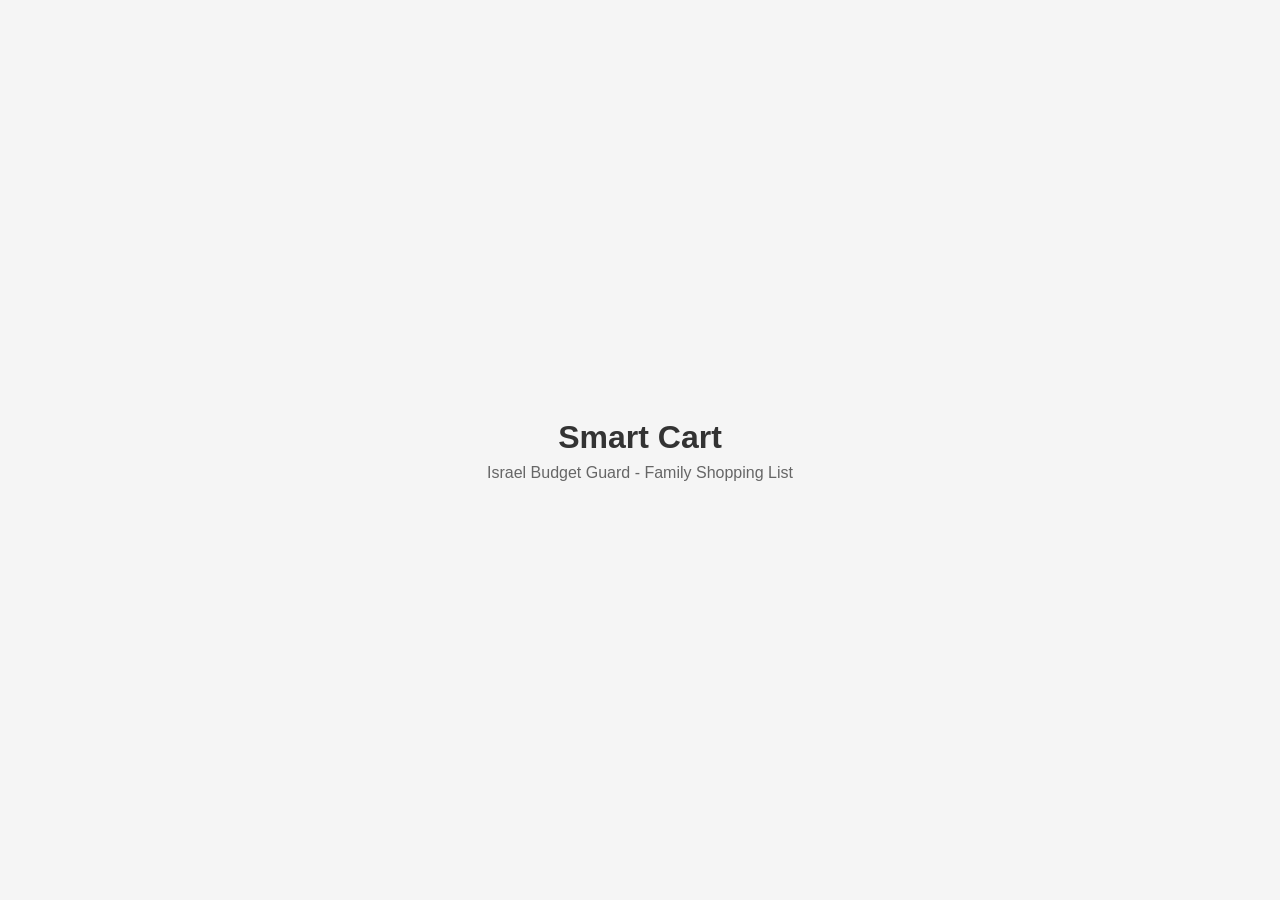
==== frontend/static/index.html @ 5c18b201 "Commit" ====
<!DOCTYPE html>
<html lang="en">
<head>
    <meta charset="UTF-8">
    <meta name="viewport" content="width=device-width, initial-scale=1.0">
    <title>Smart Cart</title>
    <link rel="stylesheet" href="css/style.css">
</head>
<body>
    <div id="app">
        <h1>Smart Cart</h1>
        <p>Israel Budget Guard - Family Shopping List</p>
    </div>
    <script src="js/app.js"></script>
</body>
</html>
---- frontend/static/css/style.css ----
* {
    margin: 0;
    padding: 0;
    box-sizing: border-box;
}

body {
    font-family: -apple-system, BlinkMacSystemFont, 'Segoe UI', Roboto, sans-serif;
    background: #f5f5f5;
    min-height: 100vh;
    display: flex;
    justify-content: center;
    align-items: center;
}

#app {
    text-align: center;
    padding: 2rem;
}

h1 {
    color: #333;
    margin-bottom: 0.5rem;
}

p {
    color: #666;
}
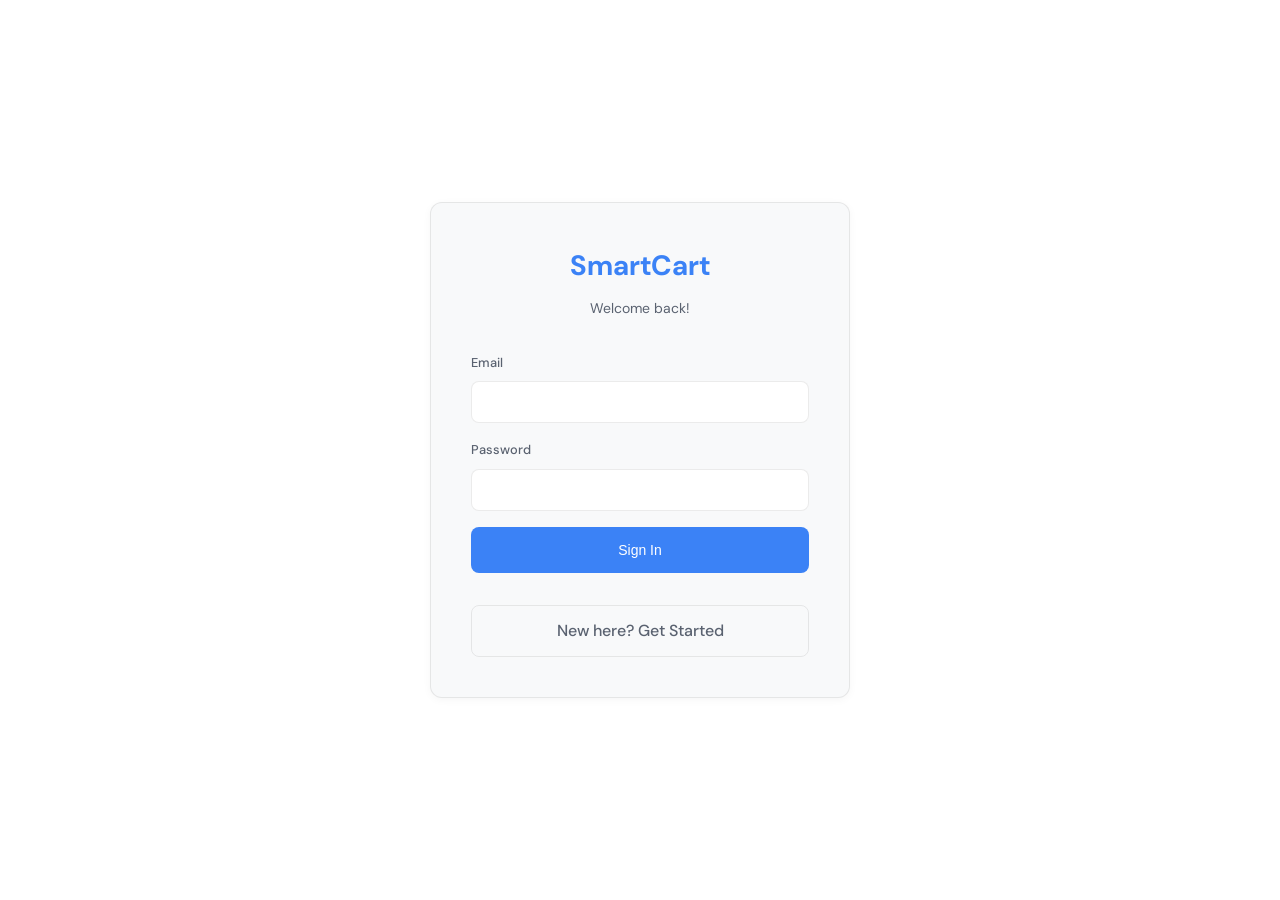
==== commit 94ac0344: "commit" ====
--- a/frontend/static/index.html
+++ b/frontend/static/index.html
@@ -1,16 +1,223 @@
 <!DOCTYPE html>
 <html lang="en">
+
 <head>
     <meta charset="UTF-8">
-    <meta name="viewport" content="width=device-width, initial-scale=1.0">
-    <title>Smart Cart</title>
+    <meta name="viewport"
+        content="width=device-width, initial-scale=1.0, maximum-scale=1.0, user-scalable=no, viewport-fit=cover">
+    <title>SmartCart</title>
+    <meta name="description"
+        content="Collaborative shopping list management with AI-powered pricing for Israeli markets.">
+    <link href="https://fonts.googleapis.com/css2?family=DM+Sans:wght@400;500;700&display=swap" rel="stylesheet">
     <link rel="stylesheet" href="css/style.css">
+    <link rel="icon"
+        href="data:image/svg+xml,<svg xmlns=%22http://www.w3.org/2000/svg%22 viewBox=%220 0 100 100%22><text y=%22.9em%22 font-size=%2290%22>🛒</text></svg>">
 </head>
-<body>
-    <div id="app">
-        <h1>Smart Cart</h1>
-        <p>Israel Budget Guard - Family Shopping List</p>
+
+<body class="light-mode">
+    <!-- Sidebar Overlay -->
+    <div id="sidebar-overlay" class="sidebar-overlay"></div>
+
+    <!-- Sidebar -->
+    <aside id="sidebar" class="sidebar">
+        <div class="sidebar-header">
+            <h2>Group Menu</h2>
+            <button id="sidebar-close" class="sidebar-close" aria-label="Close menu">&times;</button>
+        </div>
+
+        <div class="sidebar-content">
+            <!-- Group Info Section -->
+            <div class="sidebar-section">
+                <div class="sidebar-section-title">Group Info</div>
+                <div class="member-card">
+                    <div class="member-info">
+                        <div class="member-name">Group Invite Code</div>
+                        <div class="member-meta" id="sidebar-join-code">------</div>
+                    </div>
+                    <button id="copy-btn" class="sidebar-invite-btn">Copy</button>
+                </div>
+            </div>
+
+            <!-- Members Section (Manager Only) -->
+            <div class="sidebar-section" id="members-section" style="display: none;">
+                <div class="sidebar-section-title">Group Members</div>
+                <div id="members-list">
+                    <!-- Members injected here -->
+                </div>
+            </div>
+        </div>
+
+        <div class="sidebar-footer">
+            <button id="logout-btn" class="btn btn-ghost" style="width: 100%;">
+                Sign Out
+            </button>
+        </div>
+    </aside>
+
+    <!-- Main App Container -->
+    <div class="app-container">
+        <div class="main-content">
+            <!-- Header -->
+            <header class="app-header">
+                <div class="header-left">
+                    <button id="menu-toggle" class="menu-toggle" aria-label="Toggle menu">
+                        <span></span>
+                        <span></span>
+                        <span></span>
+                    </button>
+                    <div class="brand">
+                        <h1>SmartCart</h1>
+                        <span class="subtitle" id="group-name-display">Loading...</span>
+                    </div>
+                </div>
+                <div class="header-right">
+                    <button id="theme-toggle" class="theme-toggle" title="Toggle theme" aria-label="Toggle theme">
+                        <span id="theme-icon"></span>
+                    </button>
+                    <div class="user-badge">
+                        <div class="user-avatar" id="user-avatar">?</div>
+                        <div class="user-info">
+                            <span class="user-name" id="user-name-display">User</span>
+                            <span class="user-role" id="user-role-display">Member</span>
+                        </div>
+                    </div>
+                </div>
+            </header>
+
+            <!-- Stats Bar -->
+            <div class="stats-bar">
+                <div class="stat-card">
+                    <div class="stat-icon total">₪</div>
+                    <div class="stat-content">
+                        <div class="stat-value" id="cart-total">0.00</div>
+                        <div class="stat-label">Estimated Total</div>
+                    </div>
+                </div>
+                <div class="stat-card">
+                    <div class="stat-icon approved">✓</div>
+                    <div class="stat-content">
+                        <div class="stat-value" id="approved-count">0</div>
+                        <div class="stat-label">Approved Items</div>
+                    </div>
+                </div>
+                <div class="stat-card">
+                    <div class="stat-icon pending">•</div>
+                    <div class="stat-content">
+                        <div class="stat-value" id="pending-count">0</div>
+                        <div class="stat-label">Pending Review</div>
+                    </div>
+                </div>
+            </div>
+
+            <!-- Main Content Grid -->
+            <div class="content-grid">
+                <!-- Pending Requests (Manager only) -->
+                <section id="pending-section" style="display: none; grid-column: 1 / -1;">
+                    <div class="card" style="border-color: rgba(245, 158, 11, 0.3);">
+                        <div class="card-header" style="background: rgba(245, 158, 11, 0.1);">
+                            <h2 class="card-title" style="color: var(--accent-warning);">Pending Requests</h2>
+                        </div>
+                        <div class="card-body">
+                            <div id="pending-container" class="item-list">
+                                <p class="text-muted" style="padding: 1rem;">No pending requests.</p>
+                            </div>
+                        </div>
+                    </div>
+                </section>
+
+                <!-- Shopping List (Approved Items) -->
+                <section>
+                    <div class="card">
+                        <div class="card-header">
+                            <h2 class="card-title">Shopping List</h2>
+                            <button id="clear-all-btn" class="btn btn-danger btn-sm" style="display: none;">
+                                Clear All
+                            </button>
+                        </div>
+                        <div class="card-body">
+                            <div id="items-container" class="item-list">
+                                <div class="empty-state">
+                                    <div class="empty-state-icon">
+                                        <svg width="48" height="48" viewBox="0 0 24 24" fill="none"
+                                            stroke="currentColor" stroke-width="1.5" stroke-linecap="round"
+                                            stroke-linejoin="round">
+                                            <circle cx="9" cy="21" r="1"></circle>
+                                            <circle cx="20" cy="21" r="1"></circle>
+                                            <path d="M1 1h4l2.68 13.39a2 2 0 0 0 2 1.61h9.72a2 2 0 0 0 2-1.61L23 6H6">
+                                            </path>
+                                        </svg>
+                                    </div>
+                                    <p class="empty-state-text">No items yet. Add your first item!</p>
+                                </div>
+                            </div>
+                        </div>
+                    </div>
+
+                    <!-- My Items Section (For regular users to see their submissions) -->
+                    <div id="my-items-section" class="card" style="margin-top: 1rem; display: none;">
+                        <div class="card-header">
+                            <h2 class="card-title">My Submissions</h2>
+                        </div>
+                        <div class="card-body">
+                            <div id="my-items-container" class="item-list">
+                                <p class="text-muted" style="padding: 1rem;">No pending or rejected items.</p>
+                            </div>
+                        </div>
+                    </div>
+                </section>
+
+                <!-- Add Item Form -->
+                <section>
+                    <div class="card form-card">
+                        <div class="card-header">
+                            <h2 class="card-title" id="form-title">Add New Item</h2>
+                        </div>
+                        <div class="card-body">
+                            <form id="item-form">
+                                <div class="form-group">
+                                    <label class="form-label" for="name">Item Name</label>
+                                    <input type="text" id="name" class="form-input" required>
+                                </div>
+                                <div class="form-row">
+                                    <div class="form-group">
+                                        <label class="form-label" for="category">Category</label>
+                                        <select id="category" class="form-select">
+                                            <option value="DAIRY">Dairy</option>
+                                            <option value="PRODUCE">Produce</option>
+                                            <option value="MEAT">Meat</option>
+                                            <option value="BAKERY">Bakery</option>
+                                            <option value="BEVERAGES">Beverages</option>
+                                            <option value="SNACKS">Snacks</option>
+                                            <option value="HOUSEHOLD">Household</option>
+                                            <option value="ELECTRONICS">Electronics</option>
+                                            <option value="OTHER" selected>Other</option>
+                                        </select>
+                                    </div>
+                                    <div class="form-group">
+                                        <label class="form-label" for="quantity">Quantity</label>
+                                        <div class="quantity-input-group">
+                                            <button type="button" class="qty-btn-form"
+                                                onclick="adjustFormQty(-1)">-</button>
+                                            <input type="number" id="quantity" class="form-input qty-input-field"
+                                                value="1" min="1">
+                                            <button type="button" class="qty-btn-form"
+                                                onclick="adjustFormQty(1)">+</button>
+                                        </div>
+                                    </div>
+                                </div>
+                                <button type="submit" class="btn btn-primary" style="width: 100%;" id="submit-btn">
+                                    Add Item
+                                </button>
+                            </form>
+                        </div>
+                    </div>
+                </section>
+            </div>
+        </div>
     </div>
+
+    <div id="toast-container" class="toast-container"></div>
     <script src="js/app.js"></script>
 </body>
-</html>
+
+</html>
--- a/frontend/static/css/style.css
+++ b/frontend/static/css/style.css
@@ -1,28 +1,1249 @@
-* {
+:root {
+    /* Color Palette - Professional Dark Theme */
+    --bg-base: #0f1419;
+    --bg-surface: #1a1f26;
+    --bg-elevated: #242b33;
+
+    --text-primary: #ffffff;
+    --text-secondary: #8a919e;
+    --text-tertiary: #5a6270;
+
+    --accent-primary: #3b82f6;
+    --accent-success: #10b981;
+    --accent-danger: #ef4444;
+
+    --border: rgba(255, 255, 255, 0.08);
+
+    --shadow-subtle: 0 2px 8px rgba(0, 0, 0, 0.3);
+    --shadow-medium: 0 4px 16px rgba(0, 0, 0, 0.4);
+
+    --radius-sm: 0.375rem;
+    --radius-md: 0.5rem;
+    --radius-lg: 0.75rem;
+
+    --font-main: 'DM Sans', -apple-system, BlinkMacSystemFont, 'Segoe UI', sans-serif;
+
+    --transition-fast: 150ms ease-out;
+    --transition-normal: 250ms ease-out;
+
+    --sidebar-width: 380px;
+}
+
+/* Light Mode Theme */
+body.light-mode {
+    --bg-base: #ffffff;
+    --bg-surface: #f8f9fa;
+    --bg-elevated: #f1f3f5;
+
+    --text-primary: #0f1419;
+    --text-secondary: #5a6270;
+    --text-tertiary: #8a919e;
+
+    --border: rgba(0, 0, 0, 0.08);
+
+    --shadow-subtle: 0 2px 8px rgba(0, 0, 0, 0.04);
+    --shadow-medium: 0 4px 16px rgba(0, 0, 0, 0.08);
+}
+
+/* Theme Toggle Button */
+.theme-toggle {
+    width: 44px;
+    height: 44px;
+    display: flex;
+    align-items: center;
+    justify-content: center;
+    background: var(--bg-elevated);
+    border: 1px solid var(--border);
+    border-radius: var(--radius-md);
+    cursor: pointer;
+    transition: all var(--transition-fast);
+    color: var(--text-secondary);
+}
+
+.theme-toggle:hover {
+    background: var(--bg-elevated);
+    border-color: var(--border);
+    color: var(--text-primary);
+}
+
+.theme-toggle svg {
+    width: 20px;
+    height: 20px;
+    stroke: currentColor;
+}
+
+
+*,
+*::before,
+*::after {
     margin: 0;
     padding: 0;
     box-sizing: border-box;
 }
 
+html {
+    font-size: 16px;
+    -webkit-font-smoothing: antialiased;
+    -moz-osx-font-smoothing: grayscale;
+}
+
 body {
-    font-family: -apple-system, BlinkMacSystemFont, 'Segoe UI', Roboto, sans-serif;
-    background: #f5f5f5;
-    min-height: 100vh;
-    display: flex;
+    background: var(--bg-base);
+    color: var(--text-primary);
+    font-family: var(--font-main);
+    line-height: 1.65;
+    height: 100vh;
+    height: 100dvh;
+    overflow: hidden;
+}
+
+/* ========== LAYOUT ========== */
+.app-container {
+    display: flex;
+    height: 100vh;
+    height: 100dvh;
+    width: 100vw;
+    overflow: hidden;
+}
+
+.main-content {
+    flex: 1;
+    padding: 1rem;
+    max-width: 100%;
+    margin: 0 auto;
+    width: 100%;
+    height: 100%;
+    overflow-y: auto;
+    overflow-x: hidden;
+    -webkit-overflow-scrolling: touch;
+    transition: margin-left var(--transition-normal);
+}
+
+/* ========== SIDEBAR ========== */
+.sidebar {
+    position: fixed;
+    top: 0;
+    left: 0;
+    width: var(--sidebar-width);
+    height: 100vh;
+    height: 100dvh;
+    background: var(--bg-surface);
+    border-right: 1px solid var(--border);
+    transform: translateX(-100%);
+    transition: transform var(--transition-normal);
+    z-index: 1000;
+    display: flex;
+    flex-direction: column;
+    box-shadow: 4px 0 20px rgba(0, 0, 0, 0.15);
+}
+
+.sidebar.open {
+    transform: translateX(0);
+}
+
+.sidebar-header {
+    padding: 1.25rem 1.5rem;
+    border-bottom: 1px solid var(--border);
+    display: flex;
+    justify-content: space-between;
+    align-items: center;
+}
+
+.sidebar-header h2 {
+    font-size: 1rem;
+    font-weight: 600;
+    color: var(--text-primary);
+    margin: 0;
+}
+
+.sidebar-close {
+    background: none;
+    border: none;
+    color: var(--text-secondary);
+    font-size: 1.5rem;
+    cursor: pointer;
+    padding: 0.25rem;
+    line-height: 1;
+    transition: color var(--transition-fast);
+}
+
+.sidebar-close:hover {
+    color: var(--text-primary);
+}
+
+.sidebar-content {
+    flex: 1;
+    overflow-y: auto;
+    padding: 1rem;
+}
+
+.sidebar-section {
+    margin-bottom: 1.5rem;
+}
+
+.sidebar-section-title {
+    font-size: 0.8rem;
+    font-weight: 500;
+    color: var(--text-secondary);
+    padding: 0.5rem 0.75rem;
+    margin-bottom: 0.5rem;
+}
+
+.sidebar-footer {
+    padding: 1rem;
+    padding-bottom: calc(1.5rem + env(safe-area-inset-bottom, 0px));
+    border-top: 1px solid var(--border);
+    background: var(--bg-elevated);
+    margin-top: auto;
+    flex-shrink: 0;
+}
+
+.sidebar-footer .btn {
+    padding: 0.75rem 1rem;
+    font-weight: 500;
+    display: flex;
+    align-items: center;
     justify-content: center;
-    align-items: center;
-}
-
-#app {
+    background: var(--accent-danger);
+    color: white;
+    border: none;
+    border-radius: var(--radius-md);
+    width: 100%;
+}
+
+.sidebar-footer .btn:hover {
+    background: #dc2626;
+    opacity: 0.9;
+}
+
+.member-card {
+    display: flex;
+    align-items: center;
+    justify-content: space-between;
+    gap: 0.75rem;
+    padding: 1rem;
+    background: var(--bg-elevated);
+    border-radius: var(--radius-md);
+    margin-bottom: 0.5rem;
+    border: 1px solid var(--border);
+}
+
+.member-info {
+    flex: 1;
+    min-width: 0;
+}
+
+.member-name {
+    font-weight: 600;
+    font-size: 0.875rem;
+    color: var(--text-primary);
+    white-space: nowrap;
+    overflow: hidden;
+    text-overflow: ellipsis;
+}
+
+.member-meta {
+    font-size: 0.75rem;
+    color: var(--text-tertiary);
+}
+
+.member-actions {
+    display: flex;
+    gap: 0.25rem;
+    margin-left: 0.5rem;
+}
+
+.sidebar-invite-btn {
+    background: transparent;
+    border: 1px solid var(--accent-primary);
+    color: var(--accent-primary);
+    padding: 0.35rem 0.85rem;
+    font-size: 0.8rem;
+    border-radius: var(--radius-lg);
+    cursor: pointer;
+    transition: all 0.2s ease-in-out;
+    font-weight: 500;
+    min-width: 80px;
+    display: flex;
+    align-items: center;
+    justify-content: center;
+}
+
+.sidebar-invite-btn:hover {
+    background: rgba(59, 130, 246, 0.1);
+}
+
+.sidebar-invite-btn.copied {
+    background: #10b981 !important;
+    border-color: #10b981 !important;
+    color: white !important;
+    transform: scale(1.05);
+}
+
+.sidebar-overlay {
+    position: fixed;
+    inset: 0;
+    background: rgba(0, 0, 0, 0.5);
+    backdrop-filter: blur(2px);
+    opacity: 0;
+    visibility: hidden;
+    transition: opacity var(--transition-normal), visibility var(--transition-normal);
+    z-index: 999;
+}
+
+.sidebar-overlay.active {
+    opacity: 1;
+    visibility: visible;
+}
+
+/* ========== HEADER ========== */
+.app-header {
+    display: flex;
+    justify-content: space-between;
+    align-items: center;
+    margin-bottom: 1rem;
+    padding-bottom: 0.75rem;
+    border-bottom: 1px solid var(--border);
+    max-width: 1800px;
+    margin: 0 auto 1rem;
+}
+
+.header-left {
+    display: flex;
+    align-items: center;
+    gap: 1rem;
+}
+
+.menu-toggle {
+    width: 44px;
+    height: 44px;
+    display: flex;
+    flex-direction: column;
+    justify-content: center;
+    align-items: center;
+    gap: 5px;
+    background: var(--bg-elevated);
+    border: 1px solid var(--border);
+    border-radius: var(--radius-md);
+    cursor: pointer;
+    transition: all var(--transition-fast);
+}
+
+.menu-toggle:hover {
+    background: var(--bg-elevated);
+    border-color: var(--border);
+}
+
+.menu-toggle span {
+    display: block;
+    width: 18px;
+    height: 2px;
+    background: var(--text-primary);
+    border-radius: 1px;
+    transition: all var(--transition-fast);
+}
+
+.brand {
+    display: flex;
+    flex-direction: column;
+}
+
+.brand h1 {
+    font-size: 1.5rem;
+    font-weight: 700;
+    color: var(--accent-primary);
+    letter-spacing: -0.02em;
+}
+
+.brand .subtitle {
+    font-size: 0.8rem;
+    color: var(--text-tertiary);
+    font-weight: 500;
+}
+
+.header-right {
+    display: flex;
+    align-items: center;
+    gap: 1rem;
+}
+
+.user-badge {
+    display: flex;
+    align-items: center;
+    gap: 0.75rem;
+    padding: 0.5rem 1rem;
+    background: var(--bg-elevated);
+    border: 1px solid var(--border);
+    border-radius: var(--radius-lg);
+    max-width: 240px;
+}
+
+.user-avatar {
+    width: 32px;
+    height: 32px;
+    border-radius: 50%;
+    background: var(--accent-primary);
+    color: white;
+    display: flex;
+    align-items: center;
+    justify-content: center;
+    font-weight: 700;
+    font-size: 0.875rem;
+}
+
+.user-info {
+    display: flex;
+    flex-direction: column;
+}
+
+.user-name {
+    font-weight: 600;
+    font-size: 0.875rem;
+    line-height: 1.2;
+    overflow: hidden;
+    text-overflow: ellipsis;
+    white-space: nowrap;
+}
+
+.user-role {
+    font-size: 0.7rem;
+    color: var(--accent-primary);
+    text-transform: uppercase;
+    letter-spacing: 0.05em;
+    font-weight: 600;
+}
+
+/* ========== STATS BAR ========== */
+.stats-bar {
+    display: grid;
+    grid-template-columns: repeat(3, 1fr);
+    gap: 1rem;
+    margin-bottom: 1rem;
+    max-width: 1800px;
+    margin: 0 auto 1rem;
+}
+
+@media (max-width: 768px) {
+    .stats-bar {
+        grid-template-columns: 1fr;
+    }
+}
+
+.stat-card {
+    background: var(--bg-surface);
+    border: 1px solid var(--border);
+    border-radius: var(--radius-lg);
+    padding: 0.875rem;
+    display: flex;
+    align-items: center;
+    gap: 1rem;
+    transition: all var(--transition-fast);
+}
+
+.stat-card:hover {
+    border-color: var(--border);
+}
+
+.stat-icon {
+    width: 48px;
+    height: 48px;
+    border-radius: var(--radius-md);
+    display: flex;
+    align-items: center;
+    justify-content: center;
+    font-size: 1.25rem;
+}
+
+.stat-icon.total {
+    background: rgba(59, 130, 246, 0.15);
+    color: var(--accent-primary);
+}
+
+.stat-icon.approved {
+    background: rgba(16, 185, 129, 0.15);
+    color: var(--accent-success);
+}
+
+.stat-icon.pending {
+    background: rgba(59, 130, 246, 0.15);
+    color: var(--accent-primary);
+}
+
+.stat-content {
+    flex: 1;
+}
+
+.stat-value {
+    font-size: 1.5rem;
+    font-weight: 700;
+    line-height: 1.2;
+}
+
+.stat-label {
+    font-size: 0.75rem;
+    color: var(--text-tertiary);
+    text-transform: uppercase;
+    letter-spacing: 0.05em;
+}
+
+/* ========== MAIN GRID ========== */
+.content-grid {
+    display: grid;
+    grid-template-columns: 1fr 1fr;
+    gap: 1.5rem;
+    align-items: start;
+    max-width: 1800px;
+    margin: 0 auto;
+}
+
+
+/* ========== CARDS ========== */
+.card {
+    background: var(--bg-surface);
+    border: 1px solid var(--border);
+    border-radius: var(--radius-lg);
+    overflow: hidden;
+}
+
+.card-header {
+    padding: 1rem;
+    border-bottom: 1px solid var(--border);
+    display: flex;
+    justify-content: space-between;
+    align-items: center;
+}
+
+.card-title {
+    font-size: 1rem;
+    font-weight: 600;
+    display: flex;
+    align-items: center;
+    gap: 0.5rem;
+}
+
+.card-body {
+    padding: 1rem;
+}
+
+.card-footer {
+    padding: 1rem;
+    border-top: 1px solid var(--border);
+    background: var(--bg-elevated);
+}
+
+/* ========== ITEM LIST ========== */
+.item-list {
+    display: flex;
+    flex-direction: column;
+    gap: 0.75rem;
+    max-height: 50vh;
+    overflow-y: auto;
+    padding-right: 0.5rem;
+}
+
+.item-list::-webkit-scrollbar {
+    width: 6px;
+}
+
+.item-list::-webkit-scrollbar-track {
+    background: transparent;
+}
+
+.item-list::-webkit-scrollbar-thumb {
+    background: var(--border);
+    border-radius: 3px;
+}
+
+.item-card {
+    background: var(--bg-elevated);
+    border: 1px solid var(--border);
+    border-radius: var(--radius-lg);
+    padding: 1rem;
+    display: flex;
+    flex-direction: column;
+    gap: 0.75rem;
+    transition: all var(--transition-fast);
+}
+
+.item-card:hover {
+    border-color: var(--border);
+    box-shadow: var(--shadow-medium);
+}
+
+.item-header {
+    display: flex;
+    justify-content: space-between;
+    align-items: flex-start;
+    gap: 1rem;
+}
+
+.item-title {
+    font-weight: 600;
+    font-size: 1rem;
+    line-height: 1.3;
+}
+
+.item-submitter {
+    font-size: 0.75rem;
+    color: var(--text-tertiary);
+    margin-top: 0.125rem;
+}
+
+.item-footer {
+    display: flex;
+    align-items: center;
+    justify-content: space-between;
+    gap: 0.75rem;
+    flex-wrap: wrap;
+}
+
+.item-meta {
+    display: flex;
+    align-items: center;
+    gap: 0.75rem;
+    flex-wrap: wrap;
+}
+
+.meta-tag {
+    display: inline-flex;
+    align-items: center;
+    gap: 0.25rem;
+    padding: 0.25rem 0.5rem;
+    background: rgba(255, 255, 255, 0.05);
+    border-radius: var(--radius-sm);
+    font-size: 0.75rem;
+    color: var(--text-secondary);
+}
+
+.quantity-control {
+    display: inline-flex;
+    align-items: center;
+    background: rgba(255, 255, 255, 0.05);
+    border-radius: var(--radius-sm);
+    overflow: hidden;
+}
+
+.quantity-btn {
+    width: 28px;
+    height: 28px;
+    display: flex;
+    align-items: center;
+    justify-content: center;
+    background: none;
+    border: none;
+    color: var(--text-secondary);
+    cursor: pointer;
+    font-size: 1rem;
+    transition: all var(--transition-fast);
+}
+
+.quantity-btn:hover {
+    background: rgba(255, 255, 255, 0.1);
+    color: var(--text-primary);
+}
+
+.quantity-btn:disabled {
+    pointer-events: none;
+    opacity: 0.3;
+    cursor: default;
+}
+
+.quantity-value {
+    min-width: 32px;
     text-align: center;
-    padding: 2rem;
-}
-
-h1 {
-    color: #333;
+    font-weight: 600;
+    font-size: 0.875rem;
+}
+
+.price-tag {
+    font-weight: 700;
+    color: var(--accent-success);
+    font-size: 0.875rem;
+}
+
+.price-error {
+    font-size: 0.7rem;
+    color: var(--accent-danger);
+}
+
+.item-actions {
+    display: flex;
+    gap: 0.5rem;
+}
+
+/* ========== STATUS PILLS ========== */
+.status-pill {
+    display: inline-flex;
+    align-items: center;
+    padding: 0.25rem 0.75rem;
+    border-radius: var(--radius-sm);
+    font-size: 0.75rem;
+    font-weight: 500;
+    text-transform: uppercase;
+    letter-spacing: 0.05em;
+}
+
+.status-PENDING {
+    background: rgba(59, 130, 246, 0.15);
+    color: var(--accent-primary);
+}
+
+.status-APPROVED {
+    background: rgba(16, 185, 129, 0.15);
+    color: var(--accent-success);
+}
+
+.status-REJECTED {
+    background: rgba(239, 68, 68, 0.15);
+    color: var(--accent-danger);
+}
+
+/* ========== BUTTONS ========== */
+.btn {
+    display: inline-flex;
+    align-items: center;
+    justify-content: center;
+    gap: 0.5rem;
+    padding: 0.625rem 1rem;
+    border-radius: var(--radius-md);
+    font-size: 0.875rem;
+    font-weight: 500;
+    cursor: pointer;
+    transition: all var(--transition-fast);
+    border: 1px solid transparent;
+    white-space: nowrap;
+}
+
+.btn-primary {
+    background: var(--accent-primary);
+    color: white;
+}
+
+.btn-primary:hover {
+    background: #2563eb;
+    opacity: 0.9;
+}
+
+.btn-success {
+    background: transparent;
+    border-color: var(--accent-success);
+    color: var(--accent-success);
+}
+
+.btn-success:hover {
+    background: rgba(16, 185, 129, 0.15);
+}
+
+.btn-danger {
+    background: transparent;
+    border-color: var(--accent-danger);
+    color: var(--accent-danger);
+}
+
+.btn-danger:hover {
+    background: rgba(239, 68, 68, 0.15);
+}
+
+.btn-ghost {
+    background: transparent;
+    border-color: var(--border);
+    color: var(--text-secondary);
+}
+
+.btn-ghost:hover {
+    background: rgba(255, 255, 255, 0.05);
+    color: var(--text-primary);
+}
+
+.btn-sm {
+    padding: 0.375rem 0.75rem;
+    font-size: 0.8rem;
+}
+
+.btn-icon {
+    width: 32px;
+    height: 32px;
+    padding: 0;
+}
+
+/* ========== FORMS ========== */
+.form-card {
+    /* Removed sticky positioning for cleaner layout */
+}
+
+.form-group {
+    margin-bottom: 1rem;
+}
+
+.form-label {
+    display: block;
+    font-size: 0.8rem;
+    font-weight: 500;
+    color: var(--text-secondary);
     margin-bottom: 0.5rem;
 }
 
-p {
-    color: #666;
-}
+.form-input,
+.form-select {
+    width: 100%;
+    background: var(--bg-base);
+    border: 1px solid var(--border);
+    padding: 0.75rem 1rem;
+    border-radius: var(--radius-md);
+    color: var(--text-primary);
+    font-size: 0.9rem;
+    transition: all var(--transition-fast);
+}
+
+.form-input:focus,
+.form-select:focus {
+    outline: none;
+    border-color: var(--accent-primary);
+    box-shadow: 0 0 0 3px rgba(99, 102, 241, 0.15);
+}
+
+.form-input::placeholder {
+    color: var(--text-tertiary);
+}
+
+.form-row {
+    display: grid;
+    grid-template-columns: 1fr 1fr;
+    gap: 1rem;
+}
+
+/* ========== EMPTY STATE ========== */
+.empty-state {
+    text-align: center;
+    padding: 3rem 2rem;
+    color: var(--text-tertiary);
+}
+
+.empty-state-icon {
+    display: inline-flex;
+    justify-content: center;
+    align-items: center;
+    margin-bottom: 1rem;
+    opacity: 0.4;
+    color: var(--text-tertiary);
+}
+
+.empty-state-icon svg {
+    width: 48px;
+    height: 48px;
+}
+
+.empty-state-text {
+    font-size: 0.875rem;
+}
+
+/* ========== FOCUS STATES ========== */
+*:focus-visible {
+    outline: 2px solid var(--accent-primary);
+    outline-offset: 2px;
+}
+
+button:focus-visible,
+.btn:focus-visible {
+    outline: 2px solid var(--accent-primary);
+    outline-offset: 2px;
+}
+
+input:focus-visible,
+select:focus-visible {
+    outline: none;
+    border-color: var(--accent-primary);
+    box-shadow: 0 0 0 3px rgba(59, 130, 246, 0.15);
+}
+
+/* ========== UTILITIES ========== */
+.hidden {
+    display: none !important;
+}
+
+.text-success {
+    color: var(--accent-success);
+}
+
+.text-error {
+    color: var(--accent-danger);
+}
+
+.text-warning {
+    color: var(--accent-primary);
+}
+
+.text-muted {
+    color: var(--text-tertiary);
+}
+
+/* ========== ANIMATIONS ========== */
+@keyframes fadeIn {
+    from {
+        opacity: 0;
+    }
+
+    to {
+        opacity: 1;
+    }
+}
+
+.fade-in {
+    animation: fadeIn 0.25s ease-out forwards;
+}
+
+/* ========== RESPONSIVE ========== */
+@media (min-width: 1920px) {
+    .main-content {
+        padding: 2rem 3rem;
+    }
+
+    .content-grid {
+        gap: 2rem;
+    }
+}
+
+@media (max-width: 1280px) {
+    .content-grid {
+        grid-template-columns: 1fr;
+    }
+}
+
+@media (max-width: 768px) {
+    .content-grid {
+        grid-template-columns: 1fr;
+        /* Default block layout ensures correct order */
+        display: block;
+    }
+
+    .content-grid>section {
+        margin-bottom: 1.5rem;
+    }
+
+    .content-grid>section:last-child {
+        margin-bottom: 0;
+    }
+
+    .form-card {
+        position: static;
+    }
+}
+
+@media (max-width: 640px) {
+    .main-content {
+        padding: 1rem;
+    }
+
+    .item-list {
+        gap: 2rem;
+    }
+
+    .content-grid {
+        gap: 1.25rem;
+    }
+
+    .app-header {
+        flex-wrap: wrap;
+        gap: 0.75rem;
+        padding-bottom: 1rem;
+        margin-bottom: 1rem;
+    }
+
+    .header-left {
+        gap: 0.75rem;
+    }
+
+    .brand h1 {
+        font-size: 1.25rem;
+    }
+
+    .brand .subtitle {
+        font-size: 0.7rem;
+    }
+
+    .stats-bar {
+        grid-template-columns: 1fr;
+        gap: 0.75rem;
+        margin-bottom: 1rem;
+    }
+
+    .stat-card {
+        padding: 0.875rem;
+    }
+
+    .stat-value {
+        font-size: 1.25rem;
+    }
+
+    .user-badge {
+        padding: 0.375rem 0.75rem;
+        max-width: 160px;
+    }
+
+    .user-avatar {
+        width: 28px;
+        height: 28px;
+        font-size: 0.75rem;
+    }
+
+    .user-name {
+        font-size: 0.75rem;
+    }
+
+    .user-role {
+        font-size: 0.65rem;
+    }
+
+    .menu-toggle {
+        width: 40px;
+        height: 40px;
+    }
+
+    .theme-toggle {
+        width: 40px;
+        height: 40px;
+    }
+
+    .form-row {
+        grid-template-columns: 1fr;
+    }
+
+    .card-header {
+        padding: 1rem;
+    }
+
+    .card-body {
+        padding: 1rem;
+    }
+
+    .item-card {
+        padding: 0.875rem;
+    }
+
+    .item-footer {
+        flex-direction: column;
+        align-items: flex-start;
+        gap: 0.5rem;
+    }
+
+    .item-actions {
+        width: 100%;
+        justify-content: flex-end;
+    }
+
+    .sidebar {
+        width: 100%;
+    }
+
+    .btn {
+        padding: 0.5rem 0.875rem;
+        font-size: 0.8rem;
+    }
+
+    .btn-sm {
+        padding: 0.375rem 0.625rem;
+        font-size: 0.75rem;
+    }
+}
+
+@media (min-width: 641px) and (max-width: 1024px) {
+    .sidebar {
+        width: 90%;
+    }
+}
+
+/* iPhone SE and small devices */
+@media (max-width: 375px) {
+    .main-content {
+        padding: 0.5rem;
+    }
+
+    .brand h1 {
+        font-size: 1.125rem;
+    }
+
+    .brand .subtitle {
+        font-size: 0.7rem;
+    }
+
+    .header-right {
+        gap: 0.5rem;
+    }
+
+    .user-info {
+        display: none;
+    }
+
+    .stat-card {
+        padding: 0.75rem;
+    }
+
+    .stat-icon {
+        width: 40px;
+        height: 40px;
+        font-size: 1rem;
+    }
+
+    .stat-value {
+        font-size: 1.125rem;
+    }
+
+    .card-header {
+        padding: 0.875rem;
+    }
+
+    .card-body {
+        padding: 0.875rem;
+    }
+}
+
+/* Safe area for notched iPhones */
+@supports (padding: max(0px)) {
+    body {
+        padding-left: max(0px, env(safe-area-inset-left));
+        padding-right: max(0px, env(safe-area-inset-right));
+        padding-bottom: max(0px, env(safe-area-inset-bottom));
+    }
+}
+
+/* Prevent text resize on orientation change */
+html {
+    -webkit-text-size-adjust: 100%;
+}
+
+/* Smooth scrolling on iOS */
+.item-list,
+.sidebar-content {
+    -webkit-overflow-scrolling: touch;
+}
+
+/* Touch-friendly tap targets */
+@media (pointer: coarse) {
+
+    .btn,
+    .quantity-btn,
+    .menu-toggle,
+    .theme-toggle {
+        min-height: 44px;
+        min-width: 44px;
+    }
+
+    .quantity-btn {
+        width: 36px;
+        height: 36px;
+    }
+}
+
+/* ========== TOAST NOTIFICATIONS ========== */
+.toast-container {
+    position: fixed;
+    bottom: 2rem;
+    left: 50%;
+    transform: translateX(-50%);
+    display: flex;
+    flex-direction: column;
+    gap: 0.75rem;
+    z-index: 2000;
+    pointer-events: none;
+    width: 90%;
+    max-width: 400px;
+}
+
+.toast {
+    background: var(--bg-elevated);
+    border: 1px solid var(--border);
+    border-radius: var(--radius-md);
+    padding: 0.75rem 1rem;
+    color: var(--text-primary);
+    box-shadow: var(--shadow-medium);
+    display: flex;
+    align-items: center;
+    gap: 0.75rem;
+    font-size: 0.875rem;
+    animation: toast-in 0.3s cubic-bezier(0.16, 1, 0.3, 1) forwards;
+    pointer-events: auto;
+}
+
+.toast.hiding {
+    animation: toast-out 0.2s ease-in forwards;
+}
+
+.toast-icon {
+    font-size: 1.2rem;
+}
+
+@keyframes toast-in {
+    from {
+        transform: translateY(100%);
+        opacity: 0;
+    }
+
+    to {
+        transform: translateY(0);
+        opacity: 1;
+    }
+}
+
+@keyframes toast-out {
+    from {
+        transform: translateY(0);
+        opacity: 1;
+    }
+
+    to {
+        transform: translateY(20px);
+        opacity: 0;
+    }
+}
+
+/* ========== FORM QUANTITY CONTROL ========== */
+.quantity-input-group {
+    display: flex;
+    align-items: center;
+    border: 1px solid var(--border);
+    border-radius: var(--radius-md);
+    overflow: hidden;
+    background: var(--bg-base);
+}
+
+.qty-btn-form {
+    width: 40px;
+    height: 44px;
+    /* Matches standard input height */
+    display: flex;
+    align-items: center;
+    justify-content: center;
+    background: var(--bg-surface);
+    border: none;
+    color: var(--text-secondary);
+    cursor: pointer;
+    font-size: 1.2rem;
+    transition: all var(--transition-fast);
+}
+
+.qty-btn-form:hover {
+    background: rgba(255, 255, 255, 0.05);
+    color: var(--text-primary);
+}
+
+.qty-btn-form:active {
+    background: rgba(255, 255, 255, 0.1);
+}
+
+.qty-input-field {
+    flex: 1;
+    text-align: center;
+    border: none;
+    border-left: 1px solid var(--border);
+    border-right: 1px solid var(--border);
+    border-radius: 0;
+    height: 44px;
+    padding: 0;
+    -moz-appearance: textfield;
+}
+
+.qty-input-field::-webkit-outer-spin-button,
+.qty-input-field::-webkit-inner-spin-button {
+    -webkit-appearance: none;
+    margin: 0;
+}
